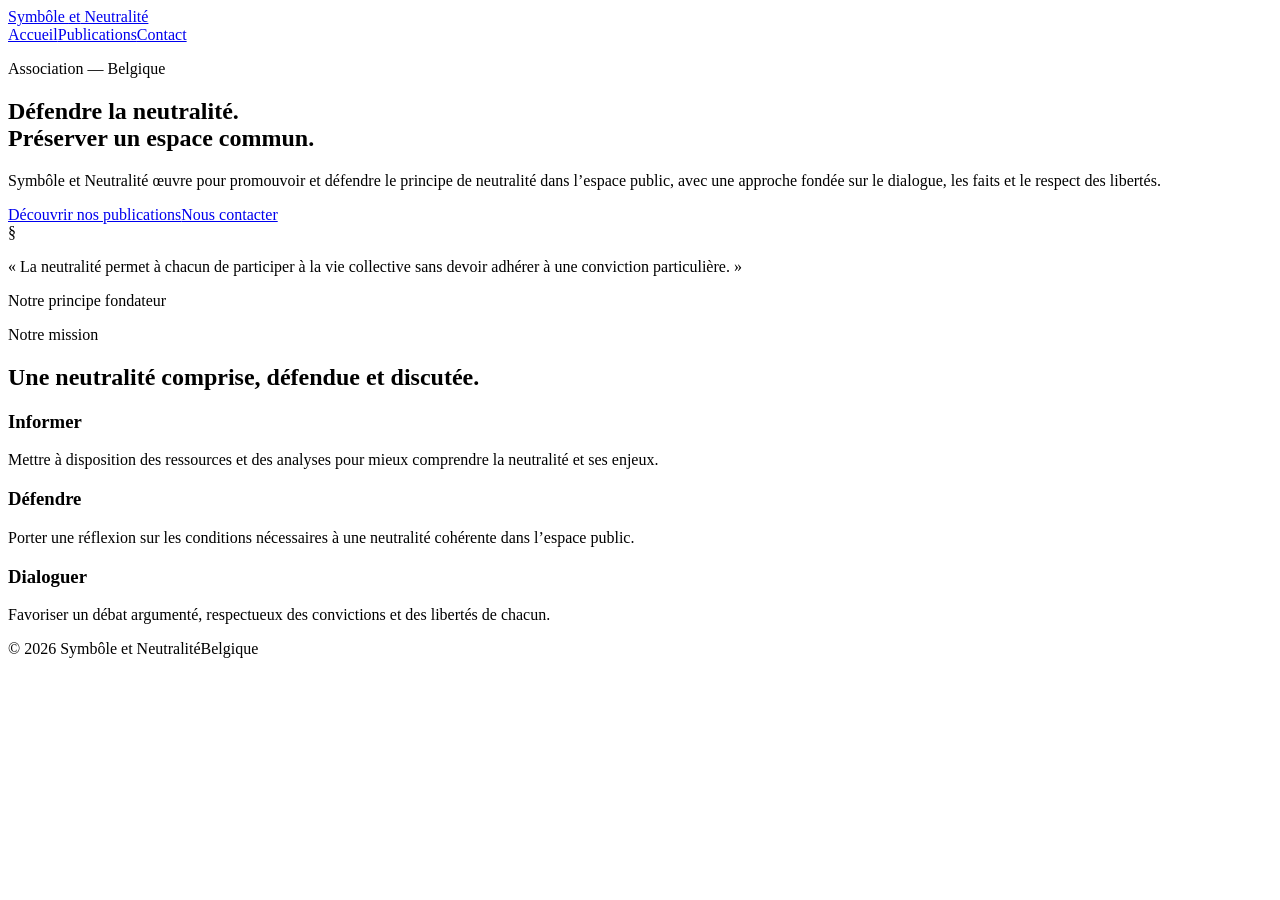
==== index.html @ 9eba60c7 "Create initial French website draft" ====
<!doctype html><html lang="fr"><head><meta charset="utf-8"><meta name="viewport" content="width=device-width, initial-scale=1"><meta name="description" content="Symbôle et Neutralité — association dédiée à la défense de la neutralité en Belgique."><title>Symbôle et Neutralité — Défendre la neutralité</title><link rel="stylesheet" href="style.css"></head><body>
<header class="site-header"><div class="container nav"><a class="brand" href="index.html">Symbôle <span>et</span> Neutralité</a><nav aria-label="Navigation principale"><a class="active" href="index.html">Accueil</a><a href="publications.html">Publications</a><a href="contact.html">Contact</a></nav></div></header>
<main><section class="hero"><div class="container hero-grid"><div><p class="eyebrow">Association — Belgique</p><h1>Défendre la neutralité.<br><span>Préserver un espace commun.</span></h1><p class="lead">Symbôle et Neutralité œuvre pour promouvoir et défendre le principe de neutralité dans l’espace public, avec une approche fondée sur le dialogue, les faits et le respect des libertés.</p><div class="actions"><a class="button" href="publications.html">Découvrir nos publications</a><a class="button secondary" href="contact.html">Nous contacter</a></div></div><div class="principle-card"><div class="symbol">§</div><p>« La neutralité permet à chacun de participer à la vie collective sans devoir adhérer à une conviction particulière. »</p><span>Notre principe fondateur</span></div></div></section>
<section class="section"><div class="container"><p class="eyebrow">Notre mission</p><h2>Une neutralité comprise, défendue et discutée.</h2><div class="cards"><article><h3>Informer</h3><p>Mettre à disposition des ressources et des analyses pour mieux comprendre la neutralité et ses enjeux.</p></article><article><h3>Défendre</h3><p>Porter une réflexion sur les conditions nécessaires à une neutralité cohérente dans l’espace public.</p></article><article><h3>Dialoguer</h3><p>Favoriser un débat argumenté, respectueux des convictions et des libertés de chacun.</p></article></div></div></section></main>
<footer><div class="container footer-inner"><span>© 2026 Symbôle et Neutralité</span><span>Belgique</span></div></footer></body></html>
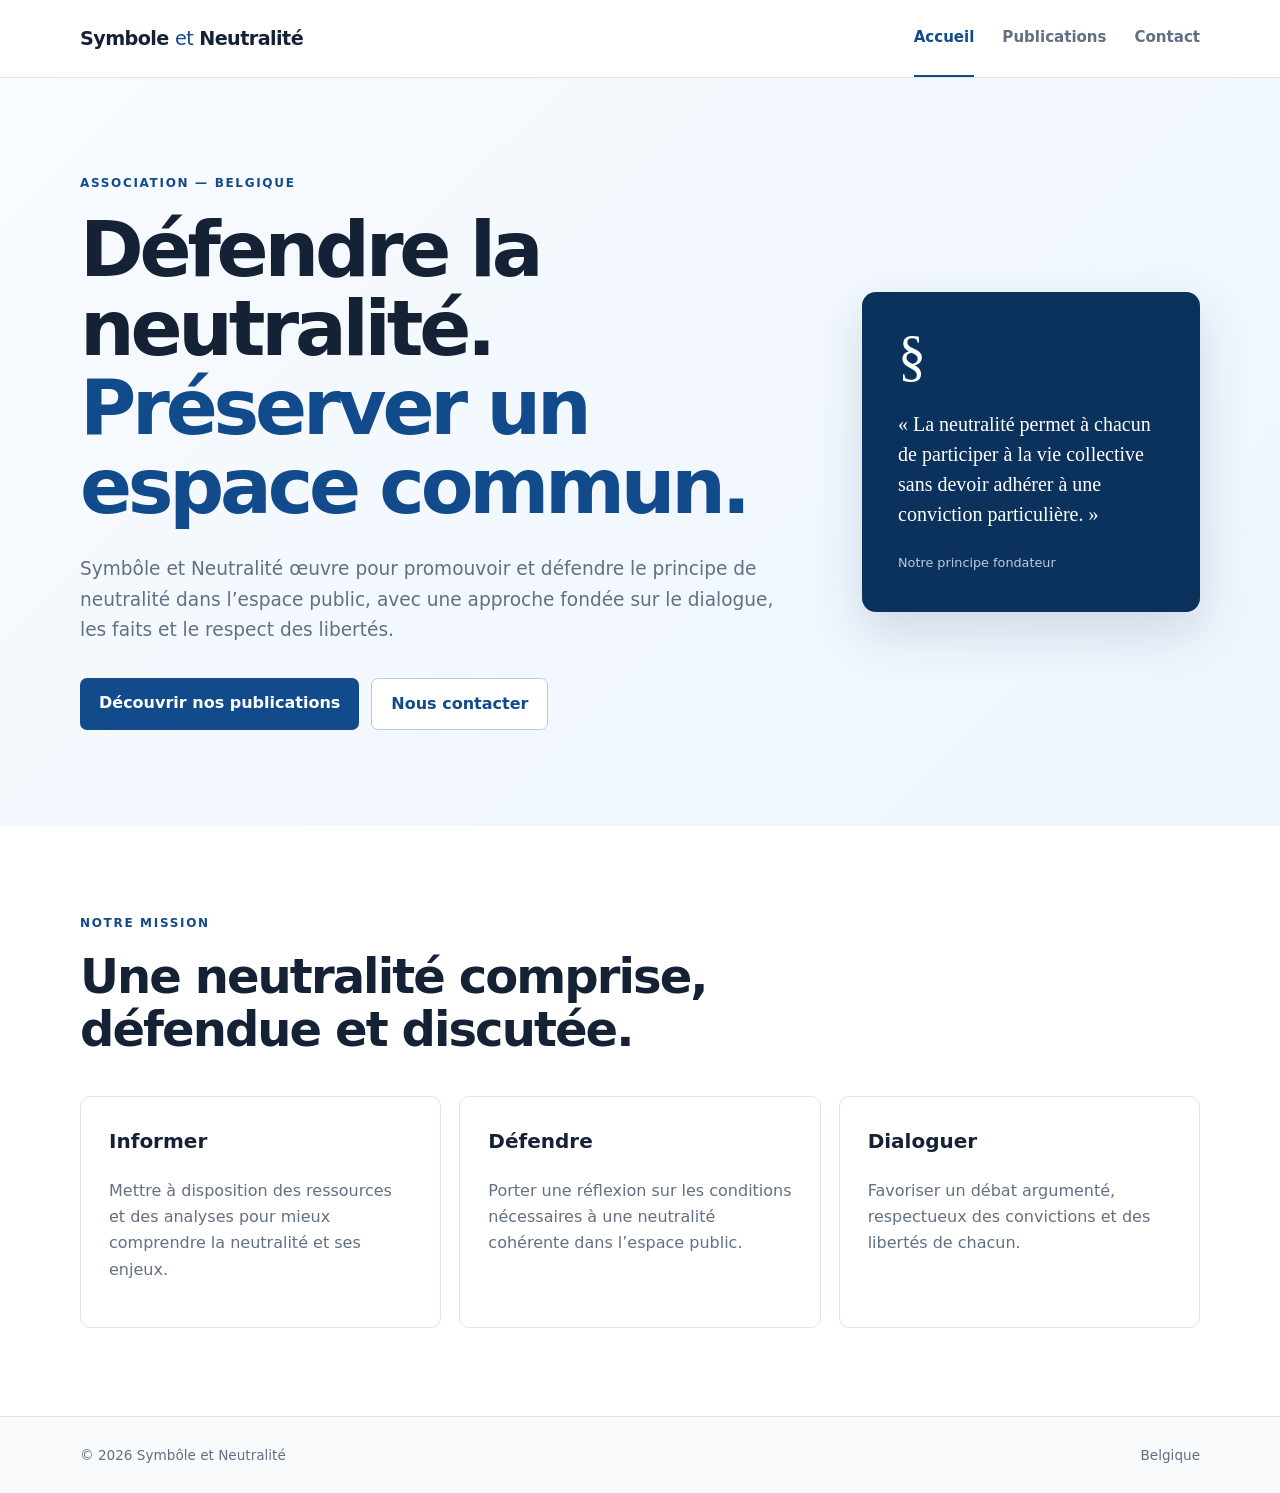
==== commit 92e4044d: "Fix typo in header from 'Symbôle' to 'Symbole'" ====
--- a/index.html
+++ b/index.html
@@ -1,5 +1,5 @@
 <!doctype html><html lang="fr"><head><meta charset="utf-8"><meta name="viewport" content="width=device-width, initial-scale=1"><meta name="description" content="Symbôle et Neutralité — association dédiée à la défense de la neutralité en Belgique."><title>Symbôle et Neutralité — Défendre la neutralité</title><link rel="stylesheet" href="style.css"></head><body>
-<header class="site-header"><div class="container nav"><a class="brand" href="index.html">Symbôle <span>et</span> Neutralité</a><nav aria-label="Navigation principale"><a class="active" href="index.html">Accueil</a><a href="publications.html">Publications</a><a href="contact.html">Contact</a></nav></div></header>
+<header class="site-header"><div class="container nav"><a class="brand" href="index.html">Symbole <span>et</span> Neutralité</a><nav aria-label="Navigation principale"><a class="active" href="index.html">Accueil</a><a href="publications.html">Publications</a><a href="contact.html">Contact</a></nav></div></header>
 <main><section class="hero"><div class="container hero-grid"><div><p class="eyebrow">Association — Belgique</p><h1>Défendre la neutralité.<br><span>Préserver un espace commun.</span></h1><p class="lead">Symbôle et Neutralité œuvre pour promouvoir et défendre le principe de neutralité dans l’espace public, avec une approche fondée sur le dialogue, les faits et le respect des libertés.</p><div class="actions"><a class="button" href="publications.html">Découvrir nos publications</a><a class="button secondary" href="contact.html">Nous contacter</a></div></div><div class="principle-card"><div class="symbol">§</div><p>« La neutralité permet à chacun de participer à la vie collective sans devoir adhérer à une conviction particulière. »</p><span>Notre principe fondateur</span></div></div></section>
 <section class="section"><div class="container"><p class="eyebrow">Notre mission</p><h2>Une neutralité comprise, défendue et discutée.</h2><div class="cards"><article><h3>Informer</h3><p>Mettre à disposition des ressources et des analyses pour mieux comprendre la neutralité et ses enjeux.</p></article><article><h3>Défendre</h3><p>Porter une réflexion sur les conditions nécessaires à une neutralité cohérente dans l’espace public.</p></article><article><h3>Dialoguer</h3><p>Favoriser un débat argumenté, respectueux des convictions et des libertés de chacun.</p></article></div></div></section></main>
-<footer><div class="container footer-inner"><span>© 2026 Symbôle et Neutralité</span><span>Belgique</span></div></footer></body></html>+<footer><div class="container footer-inner"><span>© 2026 Symbôle et Neutralité</span><span>Belgique</span></div></footer></body></html>
--- a/style.css
+++ b/style.css
@@ -0,0 +1 @@
+:root{--blue:#124b8c;--blue-dark:#0b315d;--blue-soft:#eaf2fb;--ink:#152235;--muted:#617083;--line:#dce4ed;--paper:#f8fafc}*{box-sizing:border-box}html{scroll-behavior:smooth}body{margin:0;color:var(--ink);font-family:Inter,ui-sans-serif,system-ui,-apple-system,BlinkMacSystemFont,"Segoe UI",sans-serif;line-height:1.65;background:#fff}a{color:inherit}.container{width:min(1120px,calc(100% - 40px));margin:auto}.site-header{border-bottom:1px solid var(--line);background:rgba(255,255,255,.96);position:sticky;top:0;z-index:10}.nav{min-height:76px;display:flex;align-items:center;justify-content:space-between;gap:30px}.brand{text-decoration:none;font-weight:800;letter-spacing:-.03em;font-size:1.2rem}.brand span{color:var(--blue);font-weight:500}nav{display:flex;gap:28px}nav a{text-decoration:none;color:var(--muted);font-weight:600;font-size:.94rem;padding:25px 0;border-bottom:2px solid transparent}nav a:hover,nav a.active{color:var(--blue);border-bottom-color:var(--blue)}.hero{background:linear-gradient(135deg,#f8fbff 0%,#edf5fd 100%);padding:96px 0}.hero-grid{display:grid;grid-template-columns:1.35fr .65fr;gap:80px;align-items:center}.eyebrow{text-transform:uppercase;letter-spacing:.14em;font-size:.75rem;font-weight:800;color:var(--blue);margin:0 0 16px}.hero h1,.page-hero h1{font-size:clamp(2.6rem,6vw,5.2rem);line-height:1.03;letter-spacing:-.055em;margin:0 0 28px}.hero h1 span{color:var(--blue)}.lead{font-size:1.16rem;color:var(--muted);max-width:720px}.actions{display:flex;flex-wrap:wrap;gap:12px;margin-top:32px}.button{display:inline-block;border:0;border-radius:7px;background:var(--blue);color:#fff;text-decoration:none;font:inherit;font-weight:700;padding:12px 19px;cursor:pointer}.button:hover{background:var(--blue-dark)}.button.secondary{background:#fff;color:var(--blue);border:1px solid #b9cbe0}.principle-card{background:var(--blue-dark);color:#fff;border-radius:14px;padding:36px;box-shadow:0 20px 50px rgba(11,49,93,.15)}.symbol{font-size:3.5rem;font-family:Georgia,serif;line-height:1;margin-bottom:25px}.principle-card p{font-family:Georgia,serif;font-size:1.25rem;line-height:1.5}.principle-card span{font-size:.8rem;color:#b9cbe0}.section{padding:88px 0}.section h2{font-size:clamp(2rem,4vw,3rem);line-height:1.1;letter-spacing:-.04em;max-width:700px;margin:0 0 40px}.cards{display:grid;grid-template-columns:repeat(3,1fr);gap:18px}.cards article,.publication{border:1px solid var(--line);border-radius:10px;padding:28px;background:#fff}.cards h3{margin-top:0;font-size:1.25rem}.cards p,.publication p{color:var(--muted)}.page-hero{padding:76px 0;background:var(--paper);border-bottom:1px solid var(--line)}.page-hero h1{font-size:clamp(2.8rem,6vw,4.8rem);margin-bottom:16px}.publication-list{display:grid;gap:18px;max-width:820px}.publication h2{margin:10px 0 8px}.tag{display:inline-block;background:var(--blue-soft);color:var(--blue);font-size:.75rem;font-weight:800;text-transform:uppercase;letter-spacing:.08em;padding:4px 8px;border-radius:4px}.meta{font-size:.82rem;color:var(--muted)}.contact-grid{display:grid;grid-template-columns:1fr 1fr;gap:70px}.contact-item{border-top:1px solid var(--line);padding:18px 0;display:flex;justify-content:space-between}.contact-item span{color:var(--muted)}.contact-form{display:flex;flex-direction:column;gap:9px}.contact-form label{font-weight:700;margin-top:8px}.contact-form input,.contact-form textarea{font:inherit;border:1px solid #cbd5e1;border-radius:6px;padding:11px 12px;background:#fff}.contact-form textarea{resize:vertical}.contact-form small{color:var(--muted);margin-top:3px}.contact-form .button{align-self:flex-start;margin-top:10px}footer{border-top:1px solid var(--line);background:var(--paper);color:var(--muted);font-size:.85rem}.footer-inner{min-height:76px;display:flex;align-items:center;justify-content:space-between}@media(max-width:800px){.nav{align-items:flex-start;padding:16px 0;flex-direction:column}.nav nav{width:100%;justify-content:space-between;gap:12px}.nav nav a{padding:4px 0}.hero{padding:64px 0}.hero-grid,.contact-grid{grid-template-columns:1fr;gap:40px}.cards{grid-template-columns:1fr}.section{padding:64px 0}}@media(max-width:480px){.container{width:min(100% - 28px,1120px)}.hero h1,.page-hero h1{font-size:2.7rem}.actions{flex-direction:column}.actions .button{width:100%;text-align:center}.footer-inner{flex-direction:column;justify-content:center;gap:2px;padding:16px 0}}
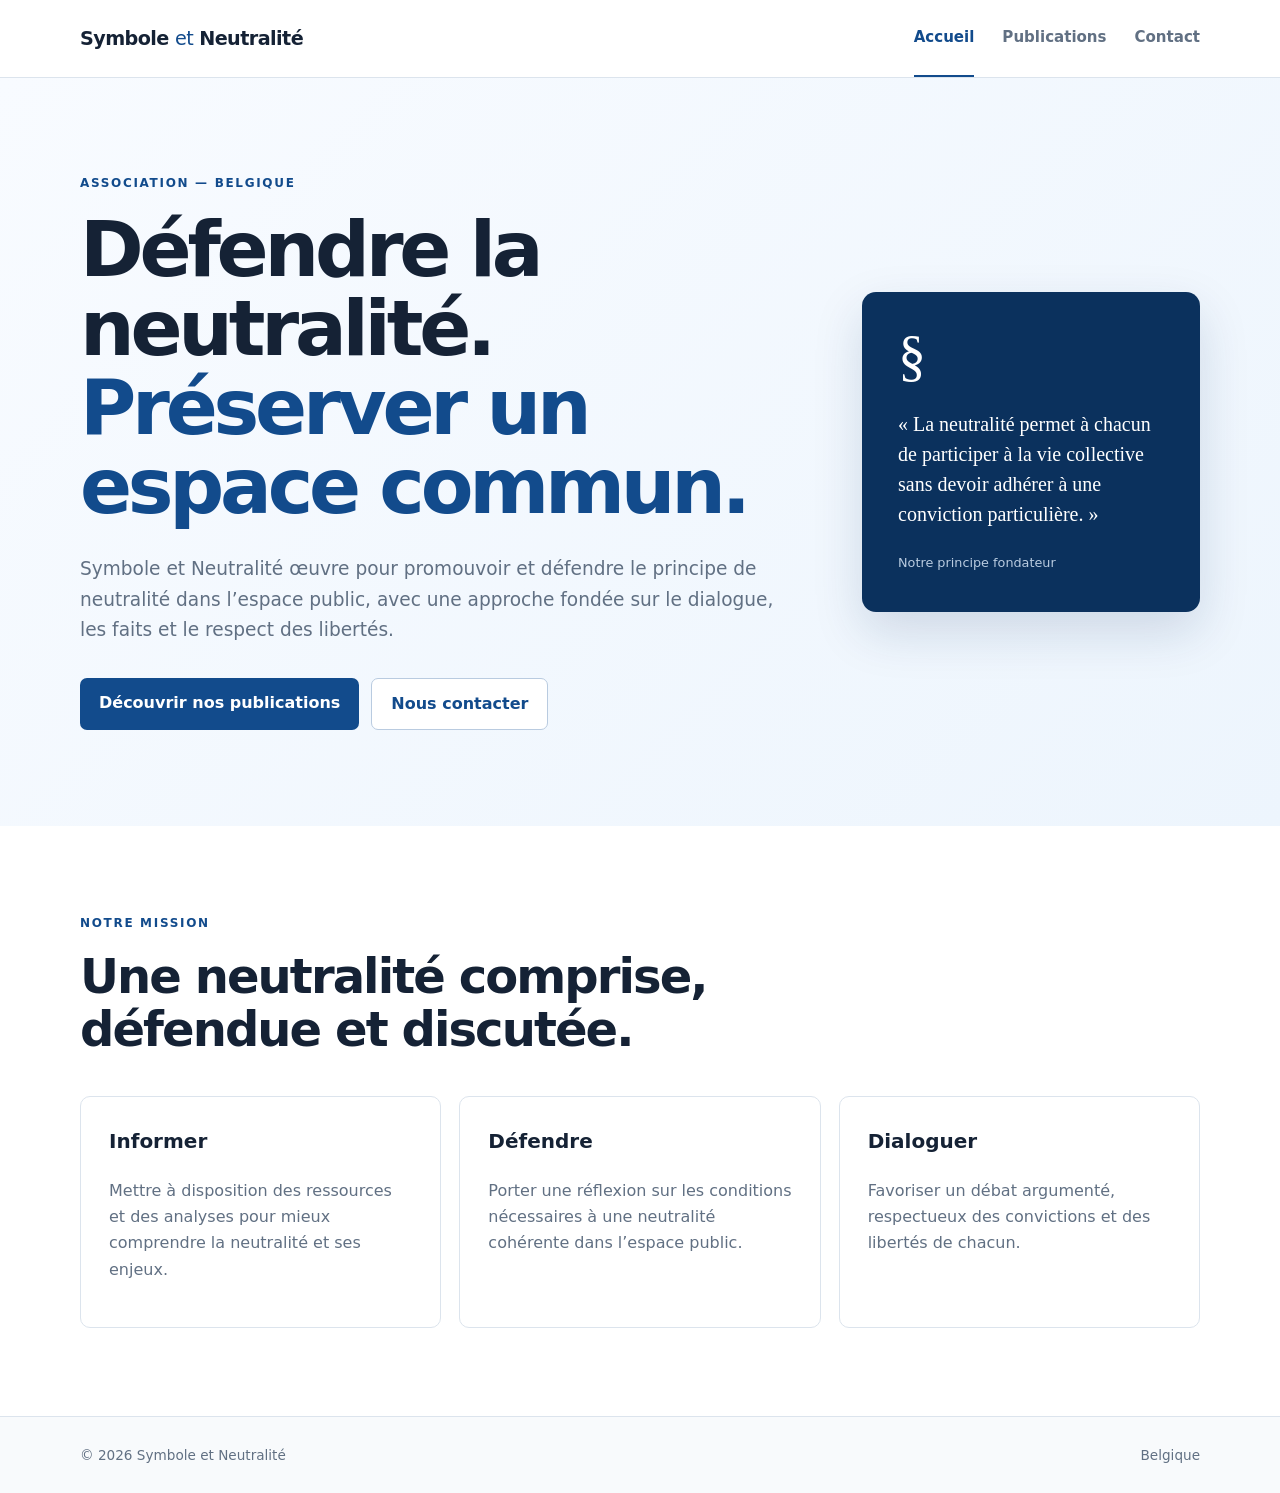
==== commit 47c9e89d: "Fix spelling error in index.html Corrected spelling of 'Symbôle' to 'Symbole' in the HTML document." ====
--- a/index.html
+++ b/index.html
@@ -1,5 +1,5 @@
-<!doctype html><html lang="fr"><head><meta charset="utf-8"><meta name="viewport" content="width=device-width, initial-scale=1"><meta name="description" content="Symbôle et Neutralité — association dédiée à la défense de la neutralité en Belgique."><title>Symbôle et Neutralité — Défendre la neutralité</title><link rel="stylesheet" href="style.css"></head><body>
+<!doctype html><html lang="fr"><head><meta charset="utf-8"><meta name="viewport" content="width=device-width, initial-scale=1"><meta name="description" content="Symbôle et Neutralité — association dédiée à la défense de la neutralité en Belgique."><title>Symbole et Neutralité — Défendre la neutralité</title><link rel="stylesheet" href="style.css"></head><body>
 <header class="site-header"><div class="container nav"><a class="brand" href="index.html">Symbole <span>et</span> Neutralité</a><nav aria-label="Navigation principale"><a class="active" href="index.html">Accueil</a><a href="publications.html">Publications</a><a href="contact.html">Contact</a></nav></div></header>
-<main><section class="hero"><div class="container hero-grid"><div><p class="eyebrow">Association — Belgique</p><h1>Défendre la neutralité.<br><span>Préserver un espace commun.</span></h1><p class="lead">Symbôle et Neutralité œuvre pour promouvoir et défendre le principe de neutralité dans l’espace public, avec une approche fondée sur le dialogue, les faits et le respect des libertés.</p><div class="actions"><a class="button" href="publications.html">Découvrir nos publications</a><a class="button secondary" href="contact.html">Nous contacter</a></div></div><div class="principle-card"><div class="symbol">§</div><p>« La neutralité permet à chacun de participer à la vie collective sans devoir adhérer à une conviction particulière. »</p><span>Notre principe fondateur</span></div></div></section>
+<main><section class="hero"><div class="container hero-grid"><div><p class="eyebrow">Association — Belgique</p><h1>Défendre la neutralité.<br><span>Préserver un espace commun.</span></h1><p class="lead">Symbole et Neutralité œuvre pour promouvoir et défendre le principe de neutralité dans l’espace public, avec une approche fondée sur le dialogue, les faits et le respect des libertés.</p><div class="actions"><a class="button" href="publications.html">Découvrir nos publications</a><a class="button secondary" href="contact.html">Nous contacter</a></div></div><div class="principle-card"><div class="symbol">§</div><p>« La neutralité permet à chacun de participer à la vie collective sans devoir adhérer à une conviction particulière. »</p><span>Notre principe fondateur</span></div></div></section>
 <section class="section"><div class="container"><p class="eyebrow">Notre mission</p><h2>Une neutralité comprise, défendue et discutée.</h2><div class="cards"><article><h3>Informer</h3><p>Mettre à disposition des ressources et des analyses pour mieux comprendre la neutralité et ses enjeux.</p></article><article><h3>Défendre</h3><p>Porter une réflexion sur les conditions nécessaires à une neutralité cohérente dans l’espace public.</p></article><article><h3>Dialoguer</h3><p>Favoriser un débat argumenté, respectueux des convictions et des libertés de chacun.</p></article></div></div></section></main>
-<footer><div class="container footer-inner"><span>© 2026 Symbôle et Neutralité</span><span>Belgique</span></div></footer></body></html>
+<footer><div class="container footer-inner"><span>© 2026 Symbole et Neutralité</span><span>Belgique</span></div></footer></body></html>
